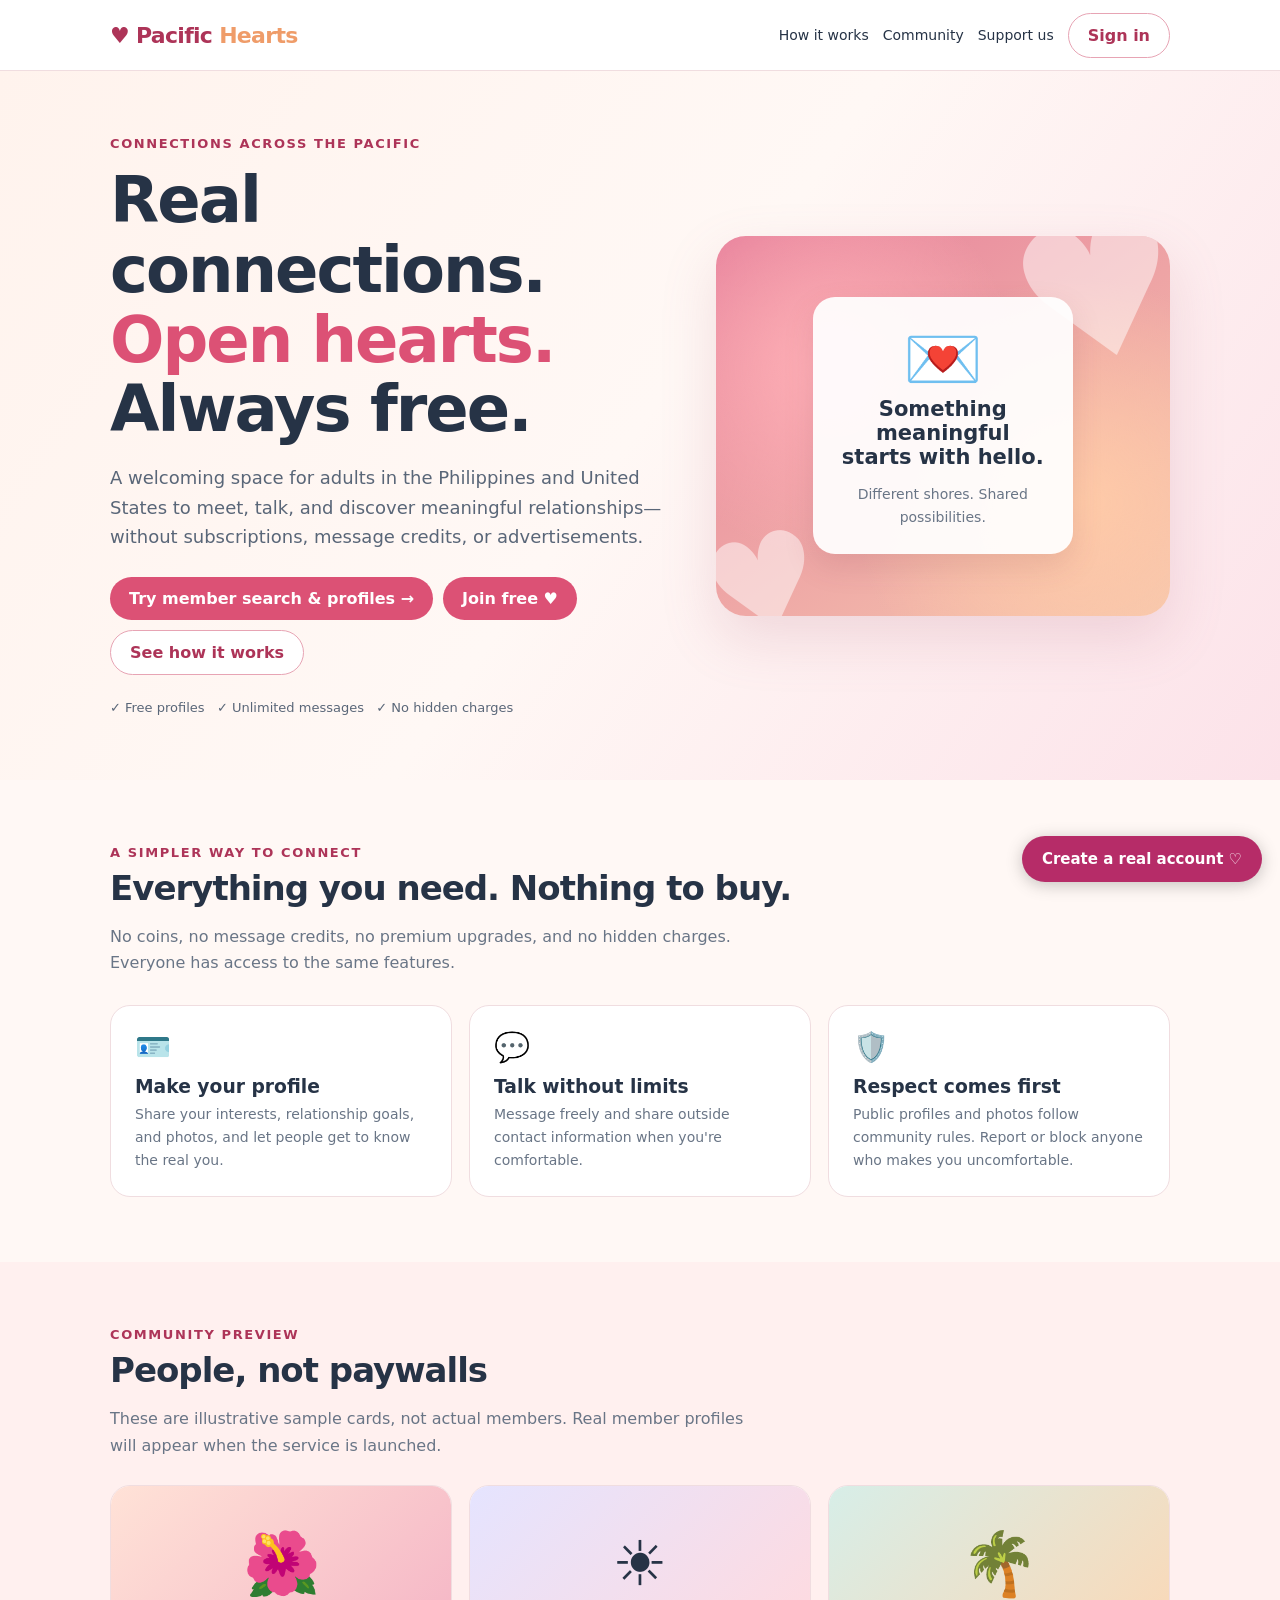
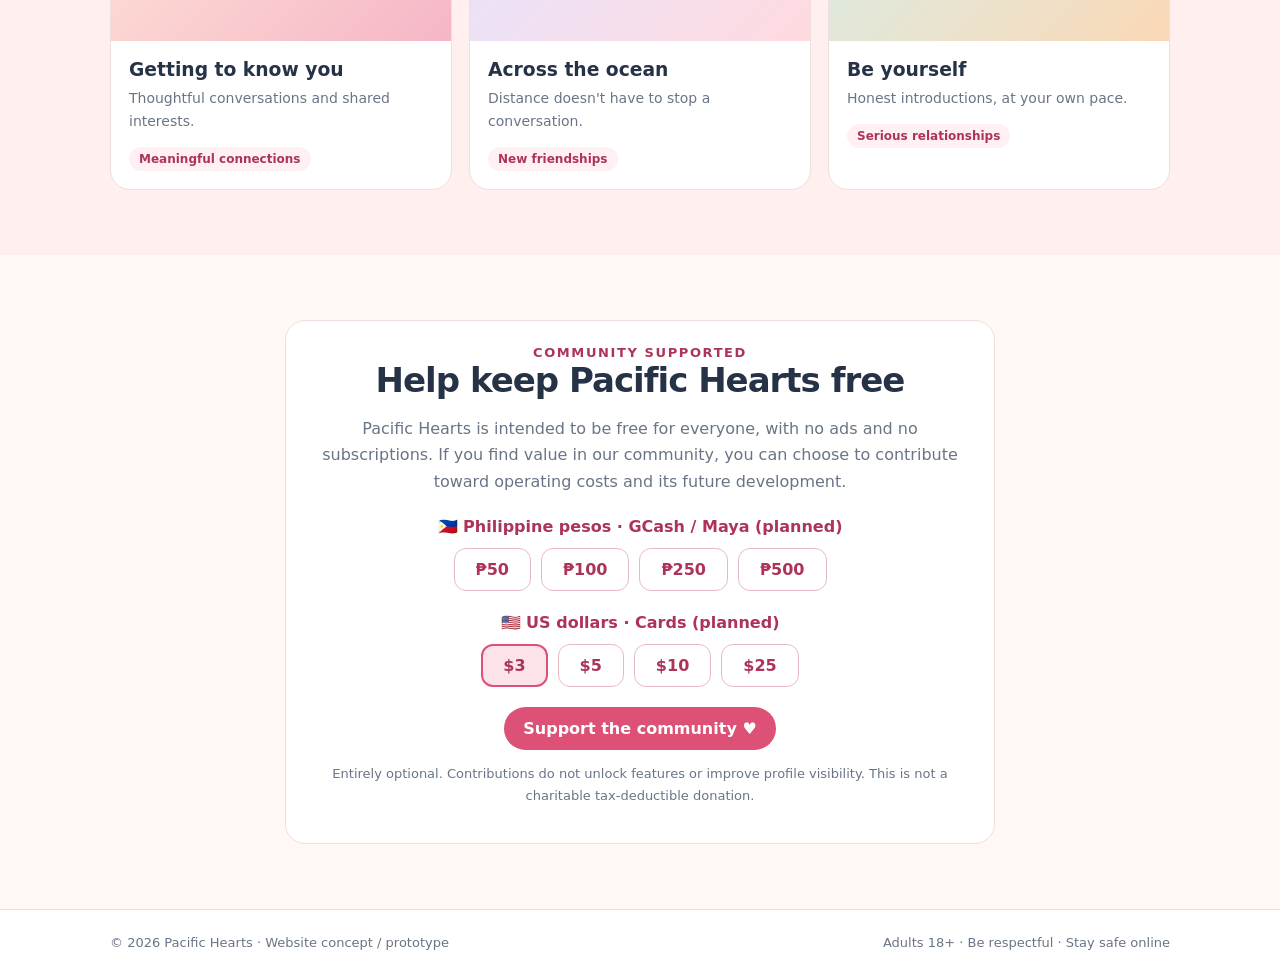
==== index.html @ da2854f3 "Add Pacific Hearts website" ====
<!doctype html>
<html lang="en"><head><meta charset="utf-8"><meta name="viewport" content="width=device-width,initial-scale=1"><meta name="theme-color" content="#fff8f5"><title>Pacific Hearts — Meaningful connections, freely</title><style>
:root{--ink:#263346;--muted:#697586;--pink:#dc5175;--deep:#ad3458;--cream:#fff8f5;--line:#f0dde0}*{box-sizing:border-box}body{margin:0;font-family:system-ui,-apple-system,Segoe UI,sans-serif;color:var(--ink);background:var(--cream)}button,input,select,textarea{font:inherit}button{cursor:pointer}.wrap{max-width:1100px;margin:auto;padding:0 20px}header{background:white;border-bottom:1px solid var(--line);position:sticky;top:0;z-index:5}.nav{display:flex;align-items:center;justify-content:space-between;min-height:70px;gap:12px}.brand{font-weight:800;font-size:22px;color:var(--deep);letter-spacing:-.7px}.brand span{color:#ef9c69}.navlinks{display:flex;gap:14px;align-items:center}.navlinks a{color:var(--ink);text-decoration:none;font-size:14px}.btn{border:0;border-radius:999px;padding:12px 19px;background:var(--pink);color:white;font-weight:700}.btn:hover{background:var(--deep)}.btn.outline{background:white;color:var(--deep);border:1px solid #e7a4b4}.btn.ghost{background:#fff0f2;color:var(--deep)}.hero{background:linear-gradient(125deg,#fff3ed,#fff8f5 50%,#fce2e9);padding:65px 0}.herogrid{display:grid;grid-template-columns:1.1fr .9fr;gap:50px;align-items:center}.eyebrow{font-size:13px;letter-spacing:1.6px;font-weight:800;color:var(--deep);text-transform:uppercase}h1{font-size:clamp(37px,5vw,64px);line-height:1.09;letter-spacing:-2px;margin:15px 0}h1 em{font-style:normal;color:var(--pink)}p{line-height:1.65}.lead{font-size:18px;color:#596678;max-width:570px}.heroactions{display:flex;gap:10px;flex-wrap:wrap;margin:25px 0}.promise{font-size:13px;color:#596678}.art{min-height:380px;border-radius:30px;background:radial-gradient(circle at 25% 35%,#ffb0b7,transparent 45%),radial-gradient(circle at 80% 70%,#ffcba8,transparent 50%),linear-gradient(145deg,#e7819c,#f5c7ae);display:grid;place-items:center;box-shadow:0 22px 55px #b66b8230;position:relative;overflow:hidden}.art:before,.art:after{content:'♥';position:absolute;color:#ffffff80;font-size:190px;transform:rotate(-15deg);top:-55px;right:-15px}.art:after{font-size:130px;top:auto;right:auto;bottom:-45px;left:-10px}.artcard{background:#ffffffed;border-radius:22px;padding:25px;text-align:center;z-index:1;max-width:260px;box-shadow:0 12px 30px #81394c25}.artcard .heart{font-size:64px}.artcard b{font-size:21px}.artcard p{margin-bottom:0;color:var(--muted);font-size:14px}section{padding:65px 0}h2{font-size:34px;letter-spacing:-1px;margin:8px 0 15px}.sub{color:var(--muted);max-width:650px}.features{display:grid;grid-template-columns:repeat(3,1fr);gap:17px;margin-top:28px}.feature,.profile,.support,.panel{background:white;border:1px solid var(--line);border-radius:20px;padding:24px}.feature .symbol{font-size:29px}.feature h3{margin:12px 0 6px}.feature p{color:var(--muted);margin:0;font-size:14px}.profiles{display:grid;grid-template-columns:repeat(3,1fr);gap:17px;margin-top:26px}.profile{padding:0;overflow:hidden}.avatar{height:155px;display:grid;place-items:center;font-size:62px;background:linear-gradient(135deg,#ffe2d7,#f5b6c6)}.profile:nth-child(2) .avatar{background:linear-gradient(135deg,#e5e4ff,#ffdadf)}.profile:nth-child(3) .avatar{background:linear-gradient(135deg,#d7eee8,#fbd8b6)}.profile .details{padding:18px}.profile h3{margin:0}.profile p{font-size:14px;color:var(--muted);margin:7px 0 14px}.pill{display:inline-block;background:#fff0f3;color:var(--deep);border-radius:100px;padding:5px 10px;font-size:12px;font-weight:700}.soft{background:#fff0ef}.support{text-align:center;max-width:710px;margin:0 auto}.support h2{margin-top:0}.support p{color:var(--muted)}.amounts{display:flex;gap:10px;justify-content:center;flex-wrap:wrap;margin:22px 0}.amount{padding:11px 21px;border:1px solid #e8bbc4;background:white;border-radius:12px;color:var(--deep);font-weight:800}.currency-label{font-weight:750;color:var(--deep);margin:22px 0 4px}.amounts{margin:12px 0 20px}.amount.active{background:#fce2e9;border:2px solid var(--pink);padding:10px 20px}.notice{font-size:13px;color:var(--muted)}footer{padding:25px 0;border-top:1px solid var(--line);background:white;color:var(--muted);font-size:13px}.foot{display:flex;justify-content:space-between;gap:15px;flex-wrap:wrap}.modalback{position:fixed;inset:0;background:#18202ca8;display:none;place-items:center;padding:18px;z-index:10}.modalback.show{display:grid}.modal{width:min(100%,480px);max-height:90vh;overflow:auto;background:white;border-radius:22px;padding:26px;position:relative}.close{position:absolute;right:17px;top:14px;border:0;background:none;font-size:26px;color:var(--muted)}.modal h2{font-size:26px;margin:0 0 10px}.field{display:block;margin:14px 0;font-weight:650;font-size:14px}.field input,.field select,.field textarea{display:block;width:100%;margin-top:7px;padding:12px;border:1px solid #d8dce2;border-radius:10px;background:white}.field textarea{min-height:75px}.check{display:flex;align-items:start;gap:9px;margin:16px 0;font-size:13px}.check input{margin-top:4px}.status{font-size:13px;padding:12px;border-radius:10px;background:#fff0f2;color:#9a3151;display:none;margin:12px 0}.status.show{display:block}.full{width:100%}.tiny{font-size:12px;color:var(--muted)}@media(max-width:760px){.herogrid{grid-template-columns:1fr;gap:22px}.hero{padding:42px 0}.art{min-height:230px}.features,.profiles{grid-template-columns:1fr}.navlinks a{display:none}.nav{min-height:62px}section{padding:45px 0}h2{font-size:29px}}
</style></head><body><header><div class="wrap nav"><div class="brand">♥ Pacific <span>Hearts</span></div><div class="navlinks"><a href="#how">How it works</a><a href="#community">Community</a><a href="#support">Support us</a><button class="btn outline" onclick="openModal('signin')">Sign in</button></div></div></header>
<main><div class="hero"><div class="wrap herogrid"><div><div class="eyebrow">Connections across the Pacific</div><h1>Real connections.<br><em>Open hearts.</em><br>Always free.</h1><p class="lead">A welcoming space for adults in the Philippines and United States to meet, talk, and discover meaningful relationships—without subscriptions, message credits, or advertisements.</p><div class="heroactions"><a class="btn" style="text-decoration:none" href="app.html">Try member search & profiles →</a><button class="btn" onclick="openModal('join')">Join free ♥</button><button class="btn outline" onclick="document.getElementById('how').scrollIntoView({behavior:'smooth'})">See how it works</button></div><div class="promise">✓ Free profiles &nbsp; ✓ Unlimited messages &nbsp; ✓ No hidden charges</div></div><div class="art" aria-label="Decorative heart illustration"><div class="artcard"><div class="heart">💌</div><b>Something meaningful starts with hello.</b><p>Different shores. Shared possibilities.</p></div></div></div></div>
<section id="how"><div class="wrap"><div class="eyebrow">A simpler way to connect</div><h2>Everything you need. Nothing to buy.</h2><p class="sub">No coins, no message credits, no premium upgrades, and no hidden charges. Everyone has access to the same features.</p><div class="features"><div class="feature"><div class="symbol">🪪</div><h3>Make your profile</h3><p>Share your interests, relationship goals, and photos, and let people get to know the real you.</p></div><div class="feature"><div class="symbol">💬</div><h3>Talk without limits</h3><p>Message freely and share outside contact information when you're comfortable.</p></div><div class="feature"><div class="symbol">🛡️</div><h3>Respect comes first</h3><p>Public profiles and photos follow community rules. Report or block anyone who makes you uncomfortable.</p></div></div></div></section>
<section id="community" class="soft"><div class="wrap"><div class="eyebrow">Community preview</div><h2>People, not paywalls</h2><p class="sub">These are illustrative sample cards, not actual members. Real member profiles will appear when the service is launched.</p><div class="profiles"><div class="profile"><div class="avatar">🌺</div><div class="details"><h3>Getting to know you</h3><p>Thoughtful conversations and shared interests.</p><span class="pill">Meaningful connections</span></div></div><div class="profile"><div class="avatar">☀️</div><div class="details"><h3>Across the ocean</h3><p>Distance doesn't have to stop a conversation.</p><span class="pill">New friendships</span></div></div><div class="profile"><div class="avatar">🌴</div><div class="details"><h3>Be yourself</h3><p>Honest introductions, at your own pace.</p><span class="pill">Serious relationships</span></div></div></div></div></section>
<section id="support"><div class="wrap"><div class="support"><div class="eyebrow">Community supported</div><h2>Help keep Pacific Hearts free</h2><p>Pacific Hearts is intended to be free for everyone, with no ads and no subscriptions. If you find value in our community, you can choose to contribute toward operating costs and its future development.</p><div class="currency-label">🇵🇭 Philippine pesos · GCash / Maya (planned)</div><div class="amounts"><button class="amount" onclick="chooseAmount(this,50,'PHP')">₱50</button><button class="amount" onclick="chooseAmount(this,100,'PHP')">₱100</button><button class="amount" onclick="chooseAmount(this,250,'PHP')">₱250</button><button class="amount" onclick="chooseAmount(this,500,'PHP')">₱500</button></div><div class="currency-label">🇺🇸 US dollars · Cards (planned)</div><div class="amounts"><button class="amount active" onclick="chooseAmount(this,3,'USD')">$3</button><button class="amount" onclick="chooseAmount(this,5,'USD')">$5</button><button class="amount" onclick="chooseAmount(this,10,'USD')">$10</button><button class="amount" onclick="chooseAmount(this,25,'USD')">$25</button></div><button class="btn" onclick="openModal('donate')">Support the community ♥</button><p class="notice">Entirely optional. Contributions do not unlock features or improve profile visibility. This is not a charitable tax-deductible donation.</p></div></div></section></main>
<footer><div class="wrap foot"><div>© <span id="year"></span> Pacific Hearts · Website concept / prototype</div><div>Adults 18+ · Be respectful · Stay safe online</div></div></footer>
<div id="modalback" class="modalback" role="presentation" onclick="if(event.target===this)closeModal()"><div class="modal" role="dialog" aria-modal="true" aria-labelledby="modaltitle"><button class="close" aria-label="Close" onclick="closeModal()">×</button><div id="modalcontent"></div></div></div>
<script>
let selectedAmount=3,selectedCurrency='USD';document.getElementById('year').textContent=new Date().getFullYear();
function chooseAmount(el,n,currency){selectedAmount=n;selectedCurrency=currency;document.querySelectorAll('.amount').forEach(x=>x.classList.remove('active'));el.classList.add('active')}
function closeModal(){document.getElementById('modalback').classList.remove('show')}
function openModal(type){const c=document.getElementById('modalcontent');const banner='<p class="tiny">Prototype only: accounts, messaging, and payments are not connected to a live service.</p>';if(type==='join'){c.innerHTML=`<h2 id="modaltitle">Join Pacific Hearts</h2><p class="sub">Create a free account when we launch.</p><form onsubmit="demoSubmit(event,'Registration is a preview only. No account has been created.')"><label class="field">Display name<input required maxlength="40" placeholder="How you would like to be known"></label><label class="field">Email<input type="email" required placeholder="you@example.com"></label><label class="field">I live in<select required><option value="">Choose a country</option><option>Philippines</option><option>United States</option><option>Other</option></select></label><label class="check"><input type="checkbox" required> <span>I am at least 18 years old and agree to follow the community guidelines.</span></label><button class="btn full">Continue</button></form><div class="status" id="status"></div>${banner}`}
else if(type==='signin'){c.innerHTML=`<h2 id="modaltitle">Welcome back</h2><form onsubmit="demoSubmit(event,'Sign-in is not available in this prototype yet.')"><label class="field">Email<input type="email" required placeholder="you@example.com"></label><label class="field">Password<input type="password" required placeholder="Password"></label><button class="btn full">Sign in</button></form><div class="status" id="status"></div>${banner}`}
else{c.innerHTML=`<h2 id="modaltitle">Thank you for supporting us ♥</h2><p>You've selected <b>${selectedCurrency==='PHP'?'₱':'$'}${selectedAmount} ${selectedCurrency}</b> as a possible voluntary contribution.</p><p>No payment will be taken. A secure contribution provider has not been connected yet.</p><button class="btn full" onclick="closeModal()">Got it</button>${banner}`}
document.getElementById('modalback').classList.add('show')}
function demoSubmit(e,msg){e.preventDefault();let s=document.getElementById('status');s.textContent=msg;s.classList.add('show')}
document.addEventListener('keydown',e=>{if(e.key==='Escape')closeModal()});
</script><div style="position:fixed;bottom:18px;right:18px;z-index:999"><a href="register.html" style="display:block;background:#b62c68;color:white;padding:14px 20px;border-radius:28px;text-decoration:none;font:bold 15px system-ui;box-shadow:0 3px 16px #5555">Create a real account ♡</a></div></body></html>
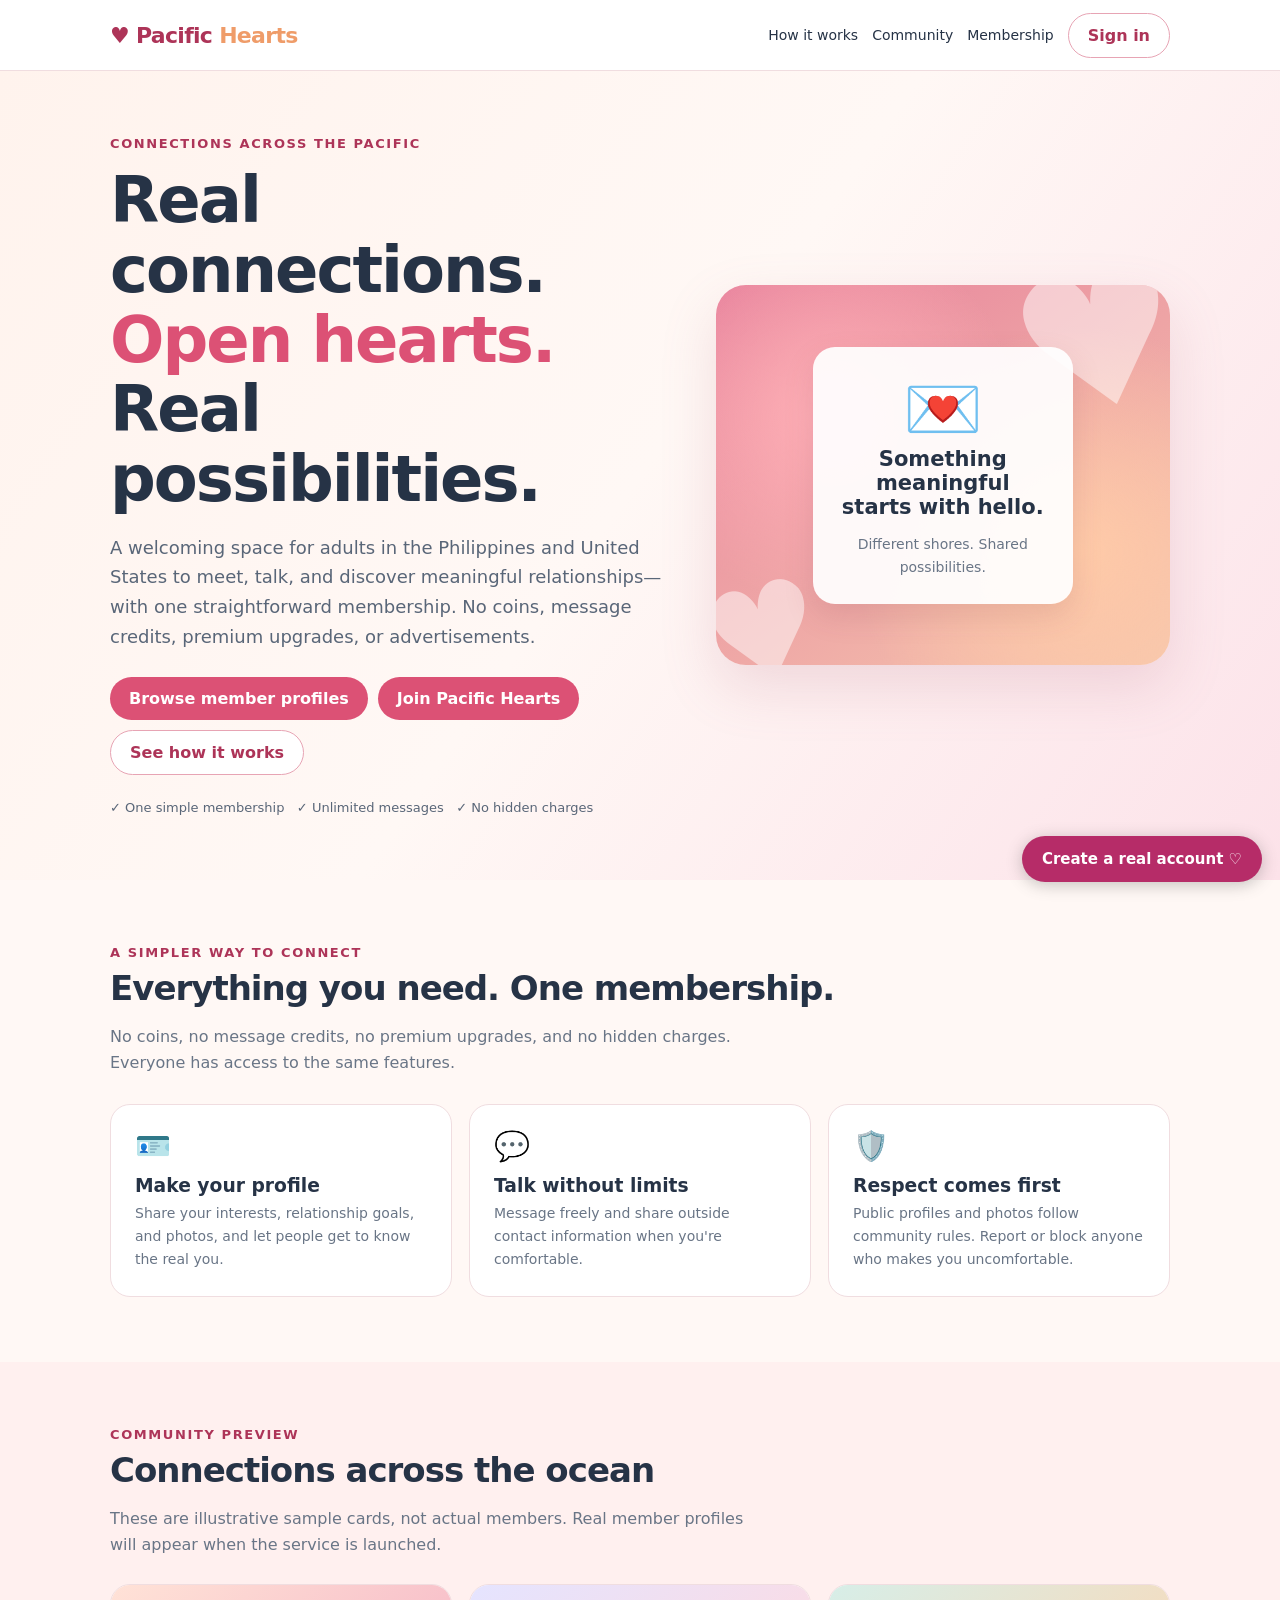
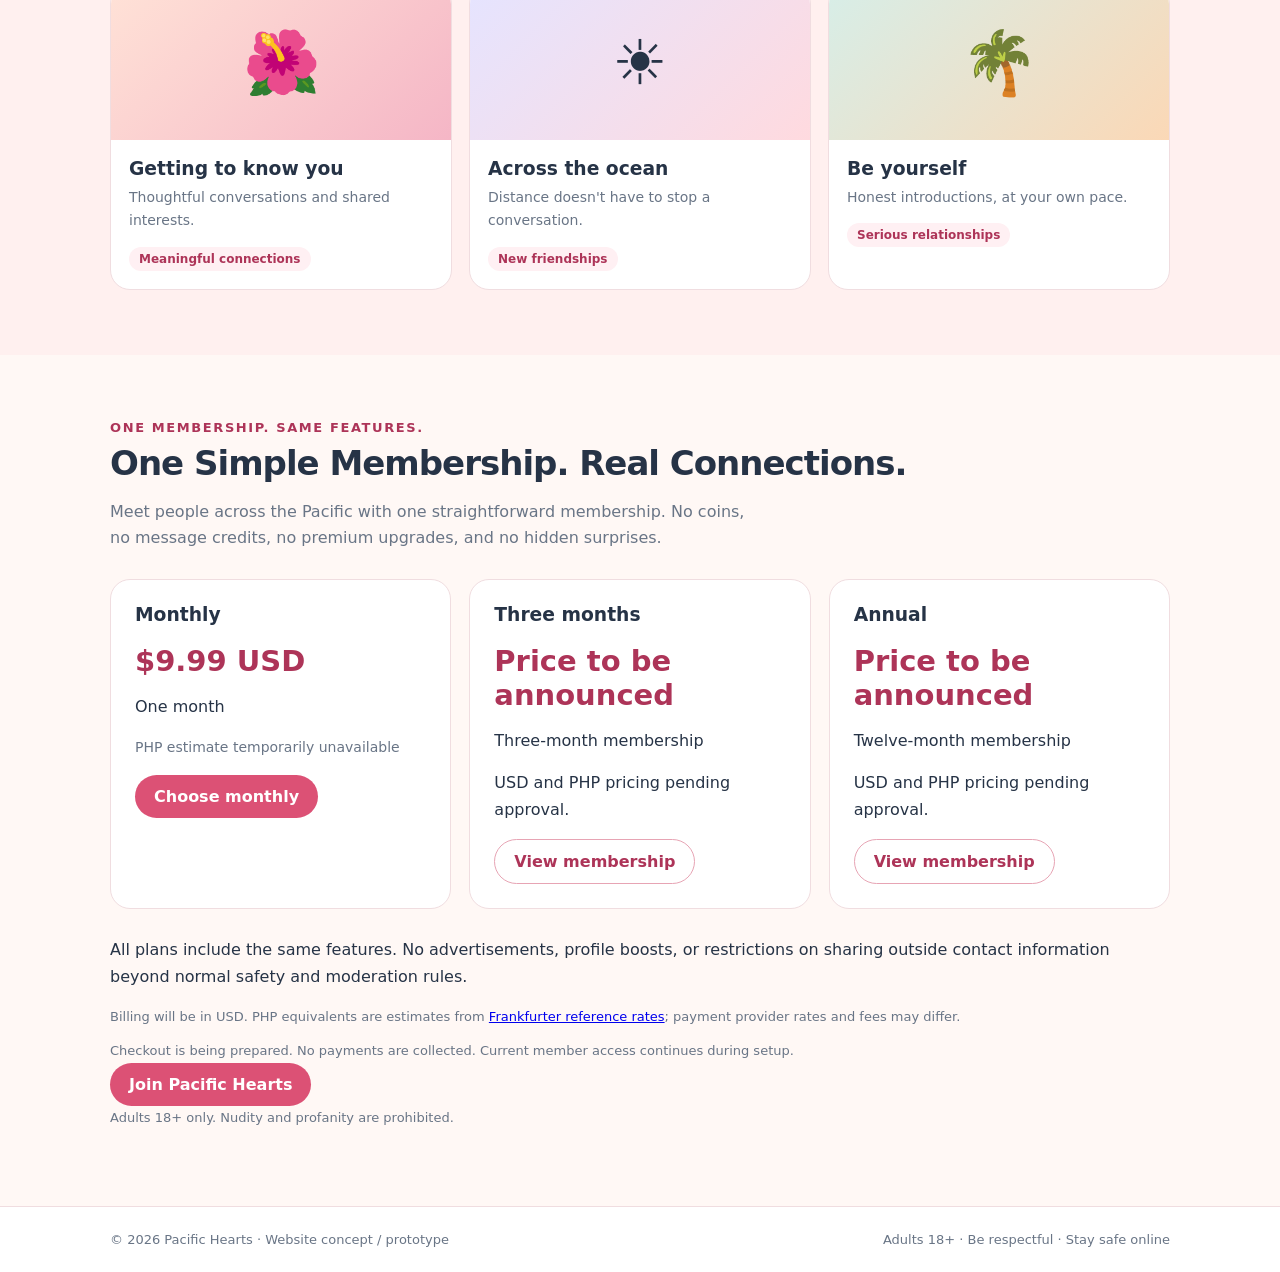
==== commit 5cae9c78: "Restore subscription memberships and remove donation model Add monthly $9.99 membership, unpriced th" ====
--- a/index.html
+++ b/index.html
@@ -1,21 +1,11 @@
 <!doctype html>
-<html lang="en"><head><meta charset="utf-8"><meta name="viewport" content="width=device-width,initial-scale=1"><meta name="theme-color" content="#fff8f5"><title>Pacific Hearts — Meaningful connections, freely</title><style>
-:root{--ink:#263346;--muted:#697586;--pink:#dc5175;--deep:#ad3458;--cream:#fff8f5;--line:#f0dde0}*{box-sizing:border-box}body{margin:0;font-family:system-ui,-apple-system,Segoe UI,sans-serif;color:var(--ink);background:var(--cream)}button,input,select,textarea{font:inherit}button{cursor:pointer}.wrap{max-width:1100px;margin:auto;padding:0 20px}header{background:white;border-bottom:1px solid var(--line);position:sticky;top:0;z-index:5}.nav{display:flex;align-items:center;justify-content:space-between;min-height:70px;gap:12px}.brand{font-weight:800;font-size:22px;color:var(--deep);letter-spacing:-.7px}.brand span{color:#ef9c69}.navlinks{display:flex;gap:14px;align-items:center}.navlinks a{color:var(--ink);text-decoration:none;font-size:14px}.btn{border:0;border-radius:999px;padding:12px 19px;background:var(--pink);color:white;font-weight:700}.btn:hover{background:var(--deep)}.btn.outline{background:white;color:var(--deep);border:1px solid #e7a4b4}.btn.ghost{background:#fff0f2;color:var(--deep)}.hero{background:linear-gradient(125deg,#fff3ed,#fff8f5 50%,#fce2e9);padding:65px 0}.herogrid{display:grid;grid-template-columns:1.1fr .9fr;gap:50px;align-items:center}.eyebrow{font-size:13px;letter-spacing:1.6px;font-weight:800;color:var(--deep);text-transform:uppercase}h1{font-size:clamp(37px,5vw,64px);line-height:1.09;letter-spacing:-2px;margin:15px 0}h1 em{font-style:normal;color:var(--pink)}p{line-height:1.65}.lead{font-size:18px;color:#596678;max-width:570px}.heroactions{display:flex;gap:10px;flex-wrap:wrap;margin:25px 0}.promise{font-size:13px;color:#596678}.art{min-height:380px;border-radius:30px;background:radial-gradient(circle at 25% 35%,#ffb0b7,transparent 45%),radial-gradient(circle at 80% 70%,#ffcba8,transparent 50%),linear-gradient(145deg,#e7819c,#f5c7ae);display:grid;place-items:center;box-shadow:0 22px 55px #b66b8230;position:relative;overflow:hidden}.art:before,.art:after{content:'♥';position:absolute;color:#ffffff80;font-size:190px;transform:rotate(-15deg);top:-55px;right:-15px}.art:after{font-size:130px;top:auto;right:auto;bottom:-45px;left:-10px}.artcard{background:#ffffffed;border-radius:22px;padding:25px;text-align:center;z-index:1;max-width:260px;box-shadow:0 12px 30px #81394c25}.artcard .heart{font-size:64px}.artcard b{font-size:21px}.artcard p{margin-bottom:0;color:var(--muted);font-size:14px}section{padding:65px 0}h2{font-size:34px;letter-spacing:-1px;margin:8px 0 15px}.sub{color:var(--muted);max-width:650px}.features{display:grid;grid-template-columns:repeat(3,1fr);gap:17px;margin-top:28px}.feature,.profile,.support,.panel{background:white;border:1px solid var(--line);border-radius:20px;padding:24px}.feature .symbol{font-size:29px}.feature h3{margin:12px 0 6px}.feature p{color:var(--muted);margin:0;font-size:14px}.profiles{display:grid;grid-template-columns:repeat(3,1fr);gap:17px;margin-top:26px}.profile{padding:0;overflow:hidden}.avatar{height:155px;display:grid;place-items:center;font-size:62px;background:linear-gradient(135deg,#ffe2d7,#f5b6c6)}.profile:nth-child(2) .avatar{background:linear-gradient(135deg,#e5e4ff,#ffdadf)}.profile:nth-child(3) .avatar{background:linear-gradient(135deg,#d7eee8,#fbd8b6)}.profile .details{padding:18px}.profile h3{margin:0}.profile p{font-size:14px;color:var(--muted);margin:7px 0 14px}.pill{display:inline-block;background:#fff0f3;color:var(--deep);border-radius:100px;padding:5px 10px;font-size:12px;font-weight:700}.soft{background:#fff0ef}.support{text-align:center;max-width:710px;margin:0 auto}.support h2{margin-top:0}.support p{color:var(--muted)}.amounts{display:flex;gap:10px;justify-content:center;flex-wrap:wrap;margin:22px 0}.amount{padding:11px 21px;border:1px solid #e8bbc4;background:white;border-radius:12px;color:var(--deep);font-weight:800}.currency-label{font-weight:750;color:var(--deep);margin:22px 0 4px}.amounts{margin:12px 0 20px}.amount.active{background:#fce2e9;border:2px solid var(--pink);padding:10px 20px}.notice{font-size:13px;color:var(--muted)}footer{padding:25px 0;border-top:1px solid var(--line);background:white;color:var(--muted);font-size:13px}.foot{display:flex;justify-content:space-between;gap:15px;flex-wrap:wrap}.modalback{position:fixed;inset:0;background:#18202ca8;display:none;place-items:center;padding:18px;z-index:10}.modalback.show{display:grid}.modal{width:min(100%,480px);max-height:90vh;overflow:auto;background:white;border-radius:22px;padding:26px;position:relative}.close{position:absolute;right:17px;top:14px;border:0;background:none;font-size:26px;color:var(--muted)}.modal h2{font-size:26px;margin:0 0 10px}.field{display:block;margin:14px 0;font-weight:650;font-size:14px}.field input,.field select,.field textarea{display:block;width:100%;margin-top:7px;padding:12px;border:1px solid #d8dce2;border-radius:10px;background:white}.field textarea{min-height:75px}.check{display:flex;align-items:start;gap:9px;margin:16px 0;font-size:13px}.check input{margin-top:4px}.status{font-size:13px;padding:12px;border-radius:10px;background:#fff0f2;color:#9a3151;display:none;margin:12px 0}.status.show{display:block}.full{width:100%}.tiny{font-size:12px;color:var(--muted)}@media(max-width:760px){.herogrid{grid-template-columns:1fr;gap:22px}.hero{padding:42px 0}.art{min-height:230px}.features,.profiles{grid-template-columns:1fr}.navlinks a{display:none}.nav{min-height:62px}section{padding:45px 0}h2{font-size:29px}}
-</style></head><body><header><div class="wrap nav"><div class="brand">♥ Pacific <span>Hearts</span></div><div class="navlinks"><a href="#how">How it works</a><a href="#community">Community</a><a href="#support">Support us</a><button class="btn outline" onclick="openModal('signin')">Sign in</button></div></div></header>
-<main><div class="hero"><div class="wrap herogrid"><div><div class="eyebrow">Connections across the Pacific</div><h1>Real connections.<br><em>Open hearts.</em><br>Always free.</h1><p class="lead">A welcoming space for adults in the Philippines and United States to meet, talk, and discover meaningful relationships—without subscriptions, message credits, or advertisements.</p><div class="heroactions"><a class="btn" style="text-decoration:none" href="app.html">Try member search & profiles →</a><button class="btn" onclick="openModal('join')">Join free ♥</button><button class="btn outline" onclick="document.getElementById('how').scrollIntoView({behavior:'smooth'})">See how it works</button></div><div class="promise">✓ Free profiles &nbsp; ✓ Unlimited messages &nbsp; ✓ No hidden charges</div></div><div class="art" aria-label="Decorative heart illustration"><div class="artcard"><div class="heart">💌</div><b>Something meaningful starts with hello.</b><p>Different shores. Shared possibilities.</p></div></div></div></div>
-<section id="how"><div class="wrap"><div class="eyebrow">A simpler way to connect</div><h2>Everything you need. Nothing to buy.</h2><p class="sub">No coins, no message credits, no premium upgrades, and no hidden charges. Everyone has access to the same features.</p><div class="features"><div class="feature"><div class="symbol">🪪</div><h3>Make your profile</h3><p>Share your interests, relationship goals, and photos, and let people get to know the real you.</p></div><div class="feature"><div class="symbol">💬</div><h3>Talk without limits</h3><p>Message freely and share outside contact information when you're comfortable.</p></div><div class="feature"><div class="symbol">🛡️</div><h3>Respect comes first</h3><p>Public profiles and photos follow community rules. Report or block anyone who makes you uncomfortable.</p></div></div></div></section>
-<section id="community" class="soft"><div class="wrap"><div class="eyebrow">Community preview</div><h2>People, not paywalls</h2><p class="sub">These are illustrative sample cards, not actual members. Real member profiles will appear when the service is launched.</p><div class="profiles"><div class="profile"><div class="avatar">🌺</div><div class="details"><h3>Getting to know you</h3><p>Thoughtful conversations and shared interests.</p><span class="pill">Meaningful connections</span></div></div><div class="profile"><div class="avatar">☀️</div><div class="details"><h3>Across the ocean</h3><p>Distance doesn't have to stop a conversation.</p><span class="pill">New friendships</span></div></div><div class="profile"><div class="avatar">🌴</div><div class="details"><h3>Be yourself</h3><p>Honest introductions, at your own pace.</p><span class="pill">Serious relationships</span></div></div></div></div></section>
-<section id="support"><div class="wrap"><div class="support"><div class="eyebrow">Community supported</div><h2>Help keep Pacific Hearts free</h2><p>Pacific Hearts is intended to be free for everyone, with no ads and no subscriptions. If you find value in our community, you can choose to contribute toward operating costs and its future development.</p><div class="currency-label">🇵🇭 Philippine pesos · GCash / Maya (planned)</div><div class="amounts"><button class="amount" onclick="chooseAmount(this,50,'PHP')">₱50</button><button class="amount" onclick="chooseAmount(this,100,'PHP')">₱100</button><button class="amount" onclick="chooseAmount(this,250,'PHP')">₱250</button><button class="amount" onclick="chooseAmount(this,500,'PHP')">₱500</button></div><div class="currency-label">🇺🇸 US dollars · Cards (planned)</div><div class="amounts"><button class="amount active" onclick="chooseAmount(this,3,'USD')">$3</button><button class="amount" onclick="chooseAmount(this,5,'USD')">$5</button><button class="amount" onclick="chooseAmount(this,10,'USD')">$10</button><button class="amount" onclick="chooseAmount(this,25,'USD')">$25</button></div><button class="btn" onclick="openModal('donate')">Support the community ♥</button><p class="notice">Entirely optional. Contributions do not unlock features or improve profile visibility. This is not a charitable tax-deductible donation.</p></div></div></section></main>
+<html lang="en"><head><meta charset="utf-8"><meta name="viewport" content="width=device-width,initial-scale=1"><meta name="theme-color" content="#fff8f5"><title>Pacific Hearts — One Simple Membership. Real Connections.</title><style>
+:root{--ink:#263346;--muted:#697586;--pink:#dc5175;--deep:#ad3458;--cream:#fff8f5;--line:#f0dde0}*{box-sizing:border-box}body{margin:0;font-family:system-ui,-apple-system,Segoe UI,sans-serif;color:var(--ink);background:var(--cream)}button,input,select,textarea{font:inherit}button{cursor:pointer}.wrap{max-width:1100px;margin:auto;padding:0 20px}header{background:white;border-bottom:1px solid var(--line);position:sticky;top:0;z-index:5}.nav{display:flex;align-items:center;justify-content:space-between;min-height:70px;gap:12px}.brand{font-weight:800;font-size:22px;color:var(--deep);letter-spacing:-.7px}.brand span{color:#ef9c69}.navlinks{display:flex;gap:14px;align-items:center}.navlinks a:not(.btn){color:var(--ink);text-decoration:none;font-size:14px}.btn{border:0;border-radius:999px;padding:12px 19px;background:var(--pink);color:white;font-weight:700;text-decoration:none}.btn:hover{background:var(--deep)}.navlinks .btn{white-space:nowrap}.btn.outline{background:white;color:var(--deep);border:1px solid #e7a4b4}.btn.ghost{background:#fff0f2;color:var(--deep)}.hero{background:linear-gradient(125deg,#fff3ed,#fff8f5 50%,#fce2e9);padding:65px 0}.herogrid{display:grid;grid-template-columns:1.1fr .9fr;gap:50px;align-items:center}.eyebrow{font-size:13px;letter-spacing:1.6px;font-weight:800;color:var(--deep);text-transform:uppercase}h1{font-size:clamp(37px,5vw,64px);line-height:1.09;letter-spacing:-2px;margin:15px 0}h1 em{font-style:normal;color:var(--pink)}p{line-height:1.65}.lead{font-size:18px;color:#596678;max-width:570px}.heroactions{display:flex;gap:10px;flex-wrap:wrap;margin:25px 0}.promise{font-size:13px;color:#596678}.art{min-height:380px;border-radius:30px;background:radial-gradient(circle at 25% 35%,#ffb0b7,transparent 45%),radial-gradient(circle at 80% 70%,#ffcba8,transparent 50%),linear-gradient(145deg,#e7819c,#f5c7ae);display:grid;place-items:center;box-shadow:0 22px 55px #b66b8230;position:relative;overflow:hidden}.art:before,.art:after{content:'♥';position:absolute;color:#ffffff80;font-size:190px;transform:rotate(-15deg);top:-55px;right:-15px}.art:after{font-size:130px;top:auto;right:auto;bottom:-45px;left:-10px}.artcard{background:#ffffffed;border-radius:22px;padding:25px;text-align:center;z-index:1;max-width:260px;box-shadow:0 12px 30px #81394c25}.artcard .heart{font-size:64px}.artcard b{font-size:21px}.artcard p{margin-bottom:0;color:var(--muted);font-size:14px}section{padding:65px 0}h2{font-size:34px;letter-spacing:-1px;margin:8px 0 15px}.sub{color:var(--muted);max-width:650px}.features{display:grid;grid-template-columns:repeat(3,1fr);gap:17px;margin-top:28px}.feature,.profile,.panel{background:white;border:1px solid var(--line);border-radius:20px;padding:24px}.feature .symbol{font-size:29px}.feature h3{margin:12px 0 6px}.feature p{color:var(--muted);margin:0;font-size:14px}.profiles{display:grid;grid-template-columns:repeat(3,1fr);gap:17px;margin-top:26px}.profile{padding:0;overflow:hidden}.avatar{height:155px;display:grid;place-items:center;font-size:62px;background:linear-gradient(135deg,#ffe2d7,#f5b6c6)}.profile:nth-child(2) .avatar{background:linear-gradient(135deg,#e5e4ff,#ffdadf)}.profile:nth-child(3) .avatar{background:linear-gradient(135deg,#d7eee8,#fbd8b6)}.profile .details{padding:18px}.profile h3{margin:0}.profile p{font-size:14px;color:var(--muted);margin:7px 0 14px}.pill{display:inline-block;background:#fff0f3;color:var(--deep);border-radius:100px;padding:5px 10px;font-size:12px;font-weight:700}.soft{background:#fff0ef}.notice{font-size:13px;color:var(--muted)}footer{padding:25px 0;border-top:1px solid var(--line);background:white;color:var(--muted);font-size:13px}.foot{display:flex;justify-content:space-between;gap:15px;flex-wrap:wrap}@media(max-width:760px){.herogrid{grid-template-columns:1fr;gap:22px}.hero{padding:42px 0}.art{min-height:230px}.features,.profiles{grid-template-columns:1fr}.navlinks a:not(.btn){display:none}.nav{min-height:62px}section{padding:45px 0}h2{font-size:29px}}
+</style><link rel="stylesheet" href="membership.css"></head><body><header><div class="wrap nav"><div class="brand">♥ Pacific <span>Hearts</span></div><div class="navlinks"><a href="#how">How it works</a><a href="#community">Community</a><a href="#membership">Membership</a><a class="btn outline" href="register.html?mode=signin">Sign in</a></div></div></header>
+<main><div class="hero"><div class="wrap herogrid"><div><div class="eyebrow">Connections across the Pacific</div><h1>Real connections.<br><em>Open hearts.</em><br>Real possibilities.</h1><p class="lead">A welcoming space for adults in the Philippines and United States to meet, talk, and discover meaningful relationships—with one straightforward membership. No coins, message credits, premium upgrades, or advertisements.</p><div class="heroactions"><a class="btn" style="text-decoration:none" href="register.html">Browse member profiles</a><a class="btn" href="register.html?mode=signup">Join Pacific Hearts</a><button class="btn outline" onclick="document.getElementById('how').scrollIntoView({behavior:'smooth'})">See how it works</button></div><div class="promise">✓ One simple membership &nbsp; ✓ Unlimited messages &nbsp; ✓ No hidden charges</div></div><div class="art" aria-label="Decorative heart illustration"><div class="artcard"><div class="heart">💌</div><b>Something meaningful starts with hello.</b><p>Different shores. Shared possibilities.</p></div></div></div></div>
+<section id="how"><div class="wrap"><div class="eyebrow">A simpler way to connect</div><h2>Everything you need. One membership.</h2><p class="sub">No coins, no message credits, no premium upgrades, and no hidden charges. Everyone has access to the same features.</p><div class="features"><div class="feature"><div class="symbol">🪪</div><h3>Make your profile</h3><p>Share your interests, relationship goals, and photos, and let people get to know the real you.</p></div><div class="feature"><div class="symbol">💬</div><h3>Talk without limits</h3><p>Message freely and share outside contact information when you're comfortable.</p></div><div class="feature"><div class="symbol">🛡️</div><h3>Respect comes first</h3><p>Public profiles and photos follow community rules. Report or block anyone who makes you uncomfortable.</p></div></div></div></section>
+<section id="community" class="soft"><div class="wrap"><div class="eyebrow">Community preview</div><h2>Connections across the ocean</h2><p class="sub">These are illustrative sample cards, not actual members. Real member profiles will appear when the service is launched.</p><div class="profiles"><div class="profile"><div class="avatar">🌺</div><div class="details"><h3>Getting to know you</h3><p>Thoughtful conversations and shared interests.</p><span class="pill">Meaningful connections</span></div></div><div class="profile"><div class="avatar">☀️</div><div class="details"><h3>Across the ocean</h3><p>Distance doesn't have to stop a conversation.</p><span class="pill">New friendships</span></div></div><div class="profile"><div class="avatar">🌴</div><div class="details"><h3>Be yourself</h3><p>Honest introductions, at your own pace.</p><span class="pill">Serious relationships</span></div></div></div></div></section>
+<section id="membership"><div class="wrap"><div class="eyebrow">One membership. Same features.</div><h2>One Simple Membership. Real Connections.</h2><p class="sub">Meet people across the Pacific with one straightforward membership. No coins, no message credits, no premium upgrades, and no hidden surprises.</p><div class="membership-grid"><article class="membership-card"><h3>Monthly</h3><div class="membership-price">$9.99 USD</div><p>One month</p><p class="membership-estimate" data-php-price="9.99">Loading PHP estimate…</p><a class="btn" href="membership.html">Choose monthly</a></article><article class="membership-card"><h3>Three months</h3><div class="membership-price">Price to be announced</div><p>Three-month membership</p><p>USD and PHP pricing pending approval.</p><a class="btn outline" href="membership.html">View membership</a></article><article class="membership-card"><h3>Annual</h3><div class="membership-price">Price to be announced</div><p>Twelve-month membership</p><p>USD and PHP pricing pending approval.</p><a class="btn outline" href="membership.html">View membership</a></article></div><p>All plans include the same features. No advertisements, profile boosts, or restrictions on sharing outside contact information beyond normal safety and moderation rules.</p><p class="notice">Billing will be in USD. PHP equivalents are estimates from <a href="https://frankfurter.dev/" rel="noopener noreferrer" target="_blank">Frankfurter reference rates</a>; payment provider rates and fees may differ.</p><p class="notice">Checkout is being prepared. No payments are collected. Current member access continues during setup.</p><a class="btn" href="register.html?mode=signup">Join Pacific Hearts</a><p class="notice">Adults 18+ only. Nudity and profanity are prohibited.</p></div></section></main>
 <footer><div class="wrap foot"><div>© <span id="year"></span> Pacific Hearts · Website concept / prototype</div><div>Adults 18+ · Be respectful · Stay safe online</div></div></footer>
-<div id="modalback" class="modalback" role="presentation" onclick="if(event.target===this)closeModal()"><div class="modal" role="dialog" aria-modal="true" aria-labelledby="modaltitle"><button class="close" aria-label="Close" onclick="closeModal()">×</button><div id="modalcontent"></div></div></div>
-<script>
-let selectedAmount=3,selectedCurrency='USD';document.getElementById('year').textContent=new Date().getFullYear();
-function chooseAmount(el,n,currency){selectedAmount=n;selectedCurrency=currency;document.querySelectorAll('.amount').forEach(x=>x.classList.remove('active'));el.classList.add('active')}
-function closeModal(){document.getElementById('modalback').classList.remove('show')}
-function openModal(type){const c=document.getElementById('modalcontent');const banner='<p class="tiny">Prototype only: accounts, messaging, and payments are not connected to a live service.</p>';if(type==='join'){c.innerHTML=`<h2 id="modaltitle">Join Pacific Hearts</h2><p class="sub">Create a free account when we launch.</p><form onsubmit="demoSubmit(event,'Registration is a preview only. No account has been created.')"><label class="field">Display name<input required maxlength="40" placeholder="How you would like to be known"></label><label class="field">Email<input type="email" required placeholder="you@example.com"></label><label class="field">I live in<select required><option value="">Choose a country</option><option>Philippines</option><option>United States</option><option>Other</option></select></label><label class="check"><input type="checkbox" required> <span>I am at least 18 years old and agree to follow the community guidelines.</span></label><button class="btn full">Continue</button></form><div class="status" id="status"></div>${banner}`}
-else if(type==='signin'){c.innerHTML=`<h2 id="modaltitle">Welcome back</h2><form onsubmit="demoSubmit(event,'Sign-in is not available in this prototype yet.')"><label class="field">Email<input type="email" required placeholder="you@example.com"></label><label class="field">Password<input type="password" required placeholder="Password"></label><button class="btn full">Sign in</button></form><div class="status" id="status"></div>${banner}`}
-else{c.innerHTML=`<h2 id="modaltitle">Thank you for supporting us ♥</h2><p>You've selected <b>${selectedCurrency==='PHP'?'₱':'$'}${selectedAmount} ${selectedCurrency}</b> as a possible voluntary contribution.</p><p>No payment will be taken. A secure contribution provider has not been connected yet.</p><button class="btn full" onclick="closeModal()">Got it</button>${banner}`}
-document.getElementById('modalback').classList.add('show')}
-function demoSubmit(e,msg){e.preventDefault();let s=document.getElementById('status');s.textContent=msg;s.classList.add('show')}
-document.addEventListener('keydown',e=>{if(e.key==='Escape')closeModal()});
-</script><div style="position:fixed;bottom:18px;right:18px;z-index:999"><a href="register.html" style="display:block;background:#b62c68;color:white;padding:14px 20px;border-radius:28px;text-decoration:none;font:bold 15px system-ui;box-shadow:0 3px 16px #5555">Create a real account ♡</a></div></body></html>
+<script>document.getElementById("year").textContent=new Date().getFullYear();</script><script src="membership-prices.js"></script><div style="position:fixed;bottom:18px;right:18px;z-index:999"><a href="register.html?mode=signup" style="display:block;background:#b62c68;color:white;padding:14px 20px;border-radius:28px;text-decoration:none;font:bold 15px system-ui;box-shadow:0 3px 16px #5555">Create a real account ♡</a></div></body></html>
+
--- a/membership.css
+++ b/membership.css
@@ -0,0 +1 @@
+:root{--ink:#263346;--muted:#697586;--pink:#dc5175;--deep:#ad3458;--cream:#fff8f5;--line:#f0dde0}*{box-sizing:border-box}.membership-grid{display:grid;grid-template-columns:repeat(3,minmax(0,1fr));gap:18px;margin:28px 0}.membership-card{background:white;border:1px solid var(--line);border-radius:20px;padding:24px;text-align:left}.membership-card h3{margin-top:0}.membership-price{font-size:29px;font-weight:800;color:var(--deep)}.membership-estimate{font-size:14px;color:var(--muted);min-height:25px}.membership-card a{display:inline-block}.membership-copy{font-size:16px;line-height:1.65}.membership-status{white-space:pre-line;line-height:1.8}.membership-message{padding:15px;border-radius:10px;background:#fff0f3}.membership-nav{display:flex;gap:18px;flex-wrap:wrap}.membership-nav a{color:var(--deep)}.membership-shell{max-width:1000px;margin:30px auto;padding:0 20px}.membership-body{margin:0;font:16px system-ui;color:var(--ink);background:var(--cream)}.membership-body header{background:white;border-bottom:1px solid var(--line);padding:22px}.membership-body h1{color:var(--deep)}.membership-body button,.membership-body .btn{font:inherit;background:var(--pink);color:white;border:0;padding:12px 18px;border-radius:24px;text-decoration:none;cursor:pointer}.membership-body button:disabled{opacity:.55;cursor:default}.membership-body select{padding:12px;font:inherit;width:100%;max-width:350px}.membership-body .panel{padding:24px;border:1px solid var(--line);background:white;border-radius:20px;margin:20px 0}.membership-body a{color:var(--deep)}@media(max-width:760px){.membership-grid{grid-template-columns:1fr}.membership-price{font-size:27px}}
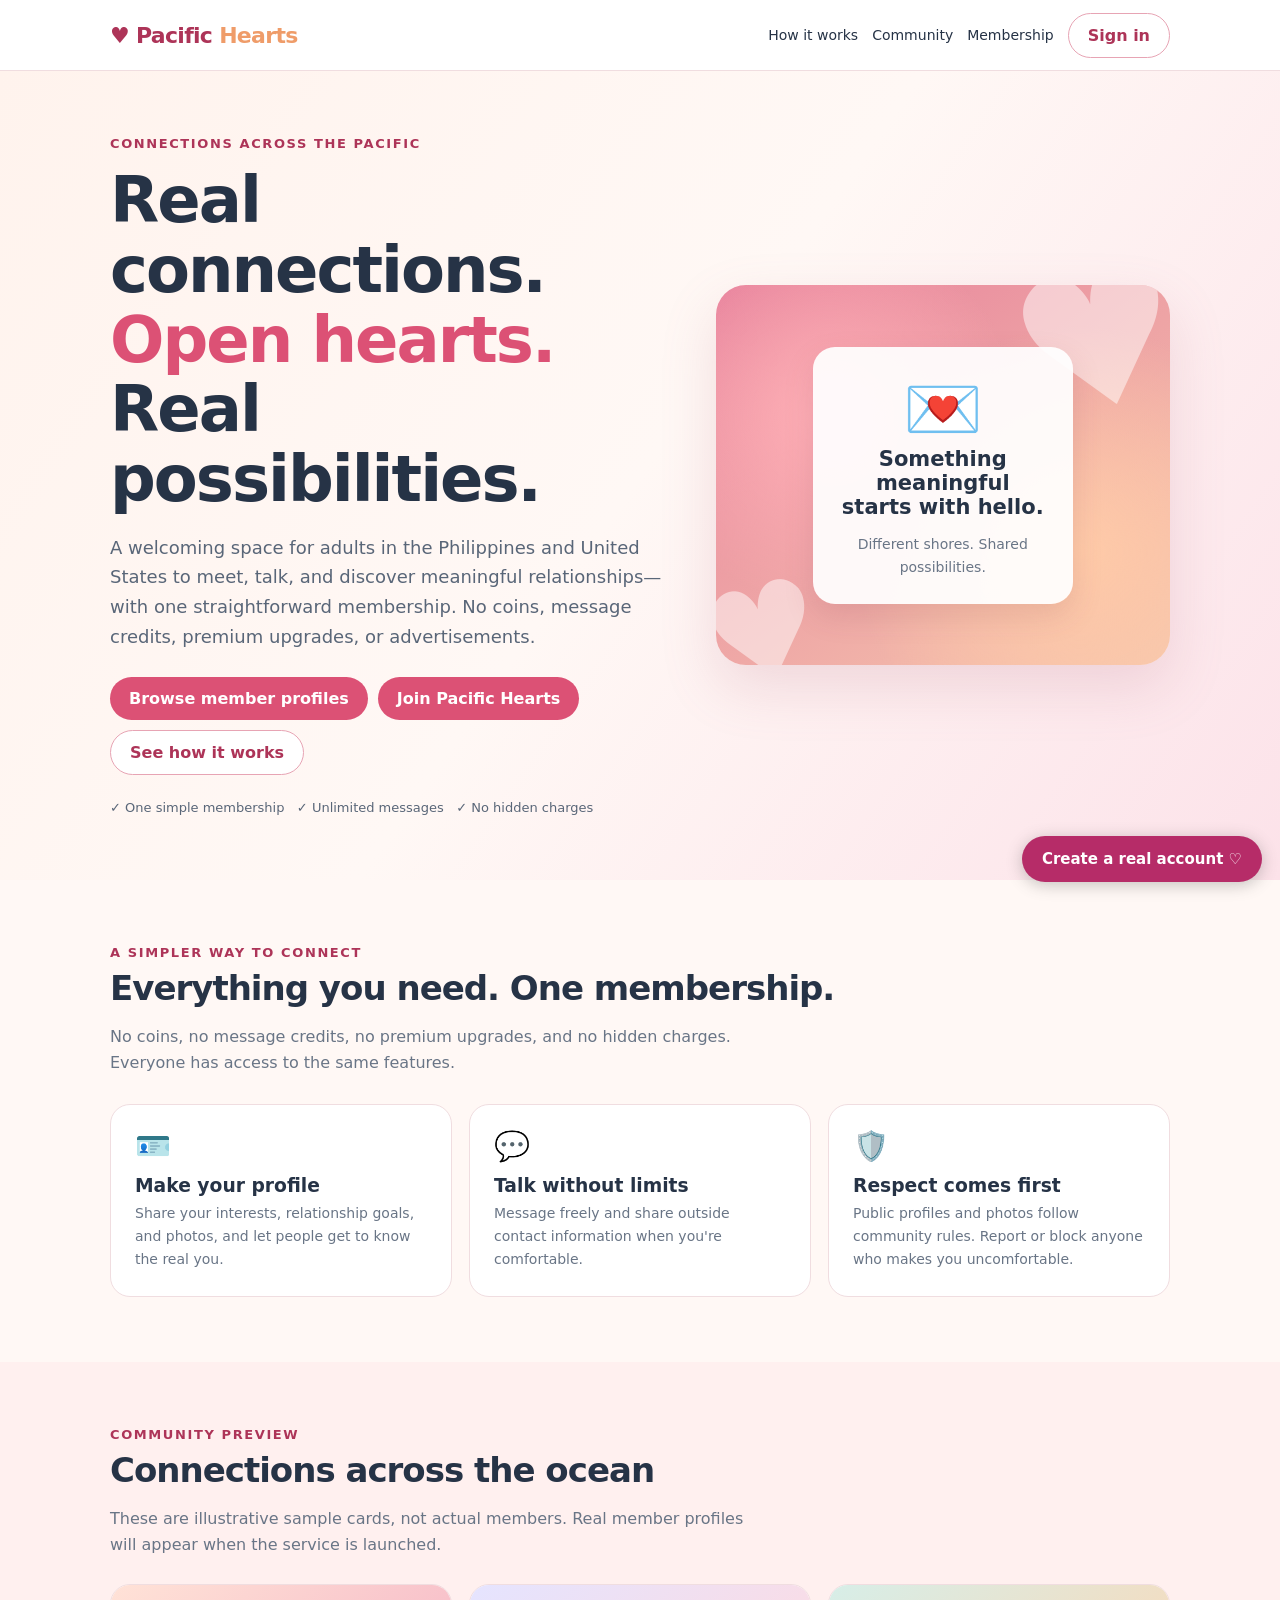
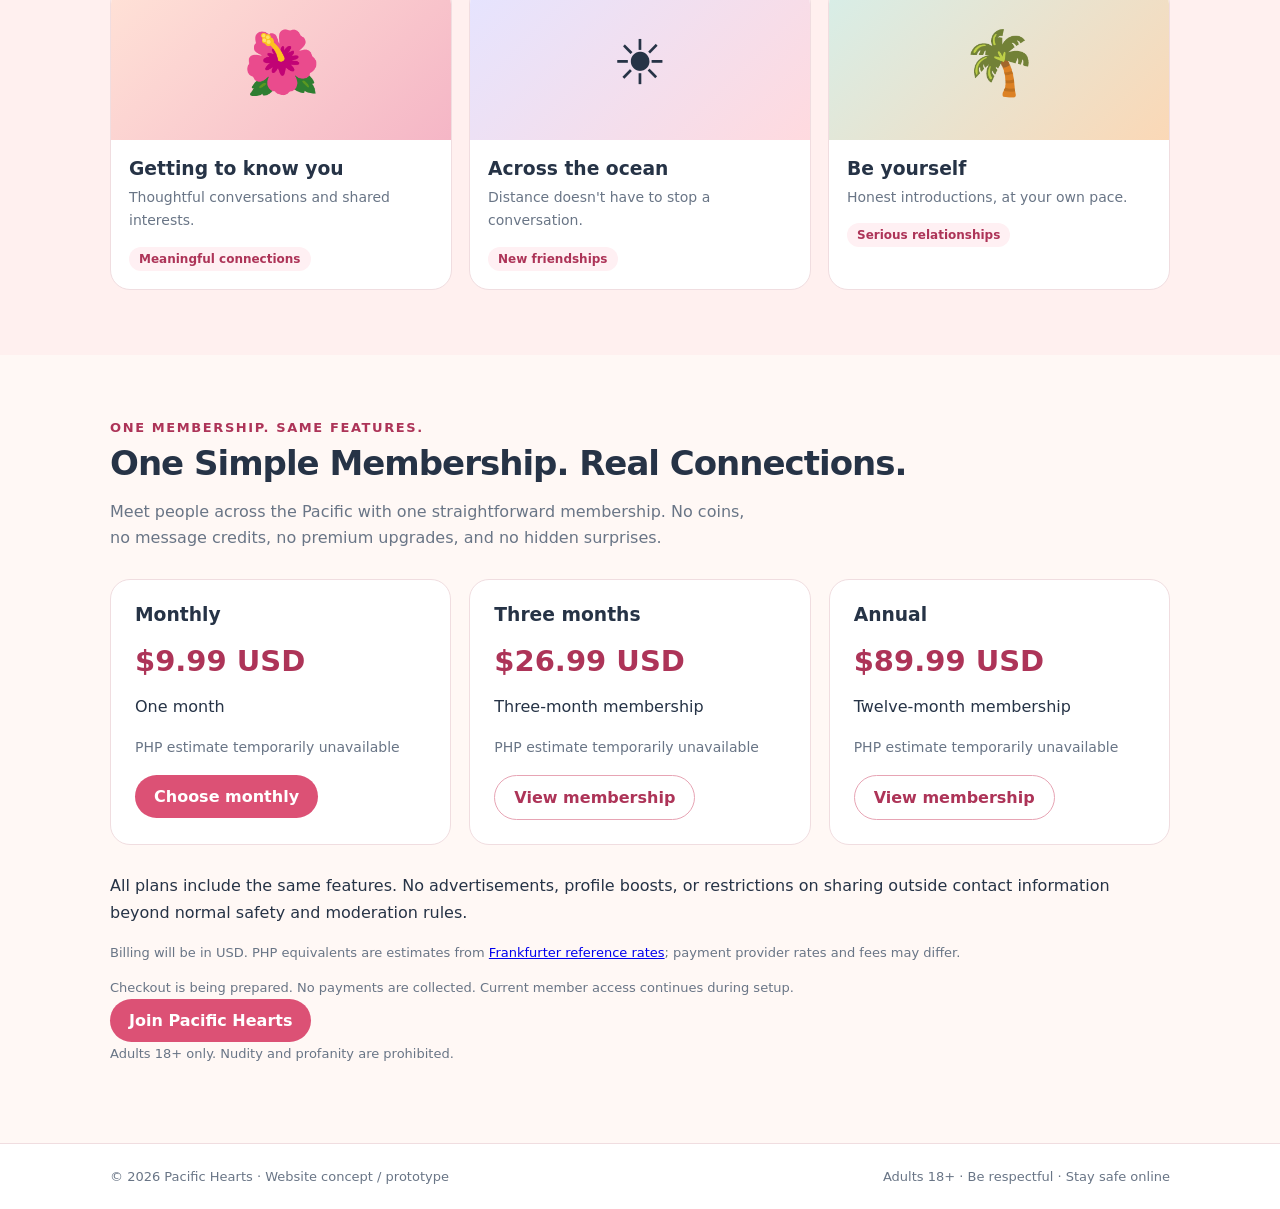
==== commit fa7f39d7: "Apply approved membership prices and update CCBill preparation" ====
--- a/index.html
+++ b/index.html
@@ -5,7 +5,7 @@
 <main><div class="hero"><div class="wrap herogrid"><div><div class="eyebrow">Connections across the Pacific</div><h1>Real connections.<br><em>Open hearts.</em><br>Real possibilities.</h1><p class="lead">A welcoming space for adults in the Philippines and United States to meet, talk, and discover meaningful relationships—with one straightforward membership. No coins, message credits, premium upgrades, or advertisements.</p><div class="heroactions"><a class="btn" style="text-decoration:none" href="register.html">Browse member profiles</a><a class="btn" href="register.html?mode=signup">Join Pacific Hearts</a><button class="btn outline" onclick="document.getElementById('how').scrollIntoView({behavior:'smooth'})">See how it works</button></div><div class="promise">✓ One simple membership &nbsp; ✓ Unlimited messages &nbsp; ✓ No hidden charges</div></div><div class="art" aria-label="Decorative heart illustration"><div class="artcard"><div class="heart">💌</div><b>Something meaningful starts with hello.</b><p>Different shores. Shared possibilities.</p></div></div></div></div>
 <section id="how"><div class="wrap"><div class="eyebrow">A simpler way to connect</div><h2>Everything you need. One membership.</h2><p class="sub">No coins, no message credits, no premium upgrades, and no hidden charges. Everyone has access to the same features.</p><div class="features"><div class="feature"><div class="symbol">🪪</div><h3>Make your profile</h3><p>Share your interests, relationship goals, and photos, and let people get to know the real you.</p></div><div class="feature"><div class="symbol">💬</div><h3>Talk without limits</h3><p>Message freely and share outside contact information when you're comfortable.</p></div><div class="feature"><div class="symbol">🛡️</div><h3>Respect comes first</h3><p>Public profiles and photos follow community rules. Report or block anyone who makes you uncomfortable.</p></div></div></div></section>
 <section id="community" class="soft"><div class="wrap"><div class="eyebrow">Community preview</div><h2>Connections across the ocean</h2><p class="sub">These are illustrative sample cards, not actual members. Real member profiles will appear when the service is launched.</p><div class="profiles"><div class="profile"><div class="avatar">🌺</div><div class="details"><h3>Getting to know you</h3><p>Thoughtful conversations and shared interests.</p><span class="pill">Meaningful connections</span></div></div><div class="profile"><div class="avatar">☀️</div><div class="details"><h3>Across the ocean</h3><p>Distance doesn't have to stop a conversation.</p><span class="pill">New friendships</span></div></div><div class="profile"><div class="avatar">🌴</div><div class="details"><h3>Be yourself</h3><p>Honest introductions, at your own pace.</p><span class="pill">Serious relationships</span></div></div></div></div></section>
-<section id="membership"><div class="wrap"><div class="eyebrow">One membership. Same features.</div><h2>One Simple Membership. Real Connections.</h2><p class="sub">Meet people across the Pacific with one straightforward membership. No coins, no message credits, no premium upgrades, and no hidden surprises.</p><div class="membership-grid"><article class="membership-card"><h3>Monthly</h3><div class="membership-price">$9.99 USD</div><p>One month</p><p class="membership-estimate" data-php-price="9.99">Loading PHP estimate…</p><a class="btn" href="membership.html">Choose monthly</a></article><article class="membership-card"><h3>Three months</h3><div class="membership-price">Price to be announced</div><p>Three-month membership</p><p>USD and PHP pricing pending approval.</p><a class="btn outline" href="membership.html">View membership</a></article><article class="membership-card"><h3>Annual</h3><div class="membership-price">Price to be announced</div><p>Twelve-month membership</p><p>USD and PHP pricing pending approval.</p><a class="btn outline" href="membership.html">View membership</a></article></div><p>All plans include the same features. No advertisements, profile boosts, or restrictions on sharing outside contact information beyond normal safety and moderation rules.</p><p class="notice">Billing will be in USD. PHP equivalents are estimates from <a href="https://frankfurter.dev/" rel="noopener noreferrer" target="_blank">Frankfurter reference rates</a>; payment provider rates and fees may differ.</p><p class="notice">Checkout is being prepared. No payments are collected. Current member access continues during setup.</p><a class="btn" href="register.html?mode=signup">Join Pacific Hearts</a><p class="notice">Adults 18+ only. Nudity and profanity are prohibited.</p></div></section></main>
+<section id="membership"><div class="wrap"><div class="eyebrow">One membership. Same features.</div><h2>One Simple Membership. Real Connections.</h2><p class="sub">Meet people across the Pacific with one straightforward membership. No coins, no message credits, no premium upgrades, and no hidden surprises.</p><div class="membership-grid"><article class="membership-card"><h3>Monthly</h3><div class="membership-price">$9.99 USD</div><p>One month</p><p class="membership-estimate" data-php-price="9.99">Loading PHP estimate…</p><a class="btn" href="membership.html">Choose monthly</a></article><article class="membership-card"><h3>Three months</h3><div class="membership-price">$26.99 USD</div><p>Three-month membership</p><p class="membership-estimate" data-php-price="26.99">Loading PHP estimate…</p><a class="btn outline" href="membership.html">View membership</a></article><article class="membership-card"><h3>Annual</h3><div class="membership-price">$89.99 USD</div><p>Twelve-month membership</p><p class="membership-estimate" data-php-price="89.99">Loading PHP estimate…</p><a class="btn outline" href="membership.html">View membership</a></article></div><p>All plans include the same features. No advertisements, profile boosts, or restrictions on sharing outside contact information beyond normal safety and moderation rules.</p><p class="notice">Billing will be in USD. PHP equivalents are estimates from <a href="https://frankfurter.dev/" rel="noopener noreferrer" target="_blank">Frankfurter reference rates</a>; payment provider rates and fees may differ.</p><p class="notice">Checkout is being prepared. No payments are collected. Current member access continues during setup.</p><a class="btn" href="register.html?mode=signup">Join Pacific Hearts</a><p class="notice">Adults 18+ only. Nudity and profanity are prohibited.</p></div></section></main>
 <footer><div class="wrap foot"><div>© <span id="year"></span> Pacific Hearts · Website concept / prototype</div><div>Adults 18+ · Be respectful · Stay safe online</div></div></footer>
 <script>document.getElementById("year").textContent=new Date().getFullYear();</script><script src="membership-prices.js"></script><div style="position:fixed;bottom:18px;right:18px;z-index:999"><a href="register.html?mode=signup" style="display:block;background:#b62c68;color:white;padding:14px 20px;border-radius:28px;text-decoration:none;font:bold 15px system-ui;box-shadow:0 3px 16px #5555">Create a real account ♡</a></div></body></html>
 
